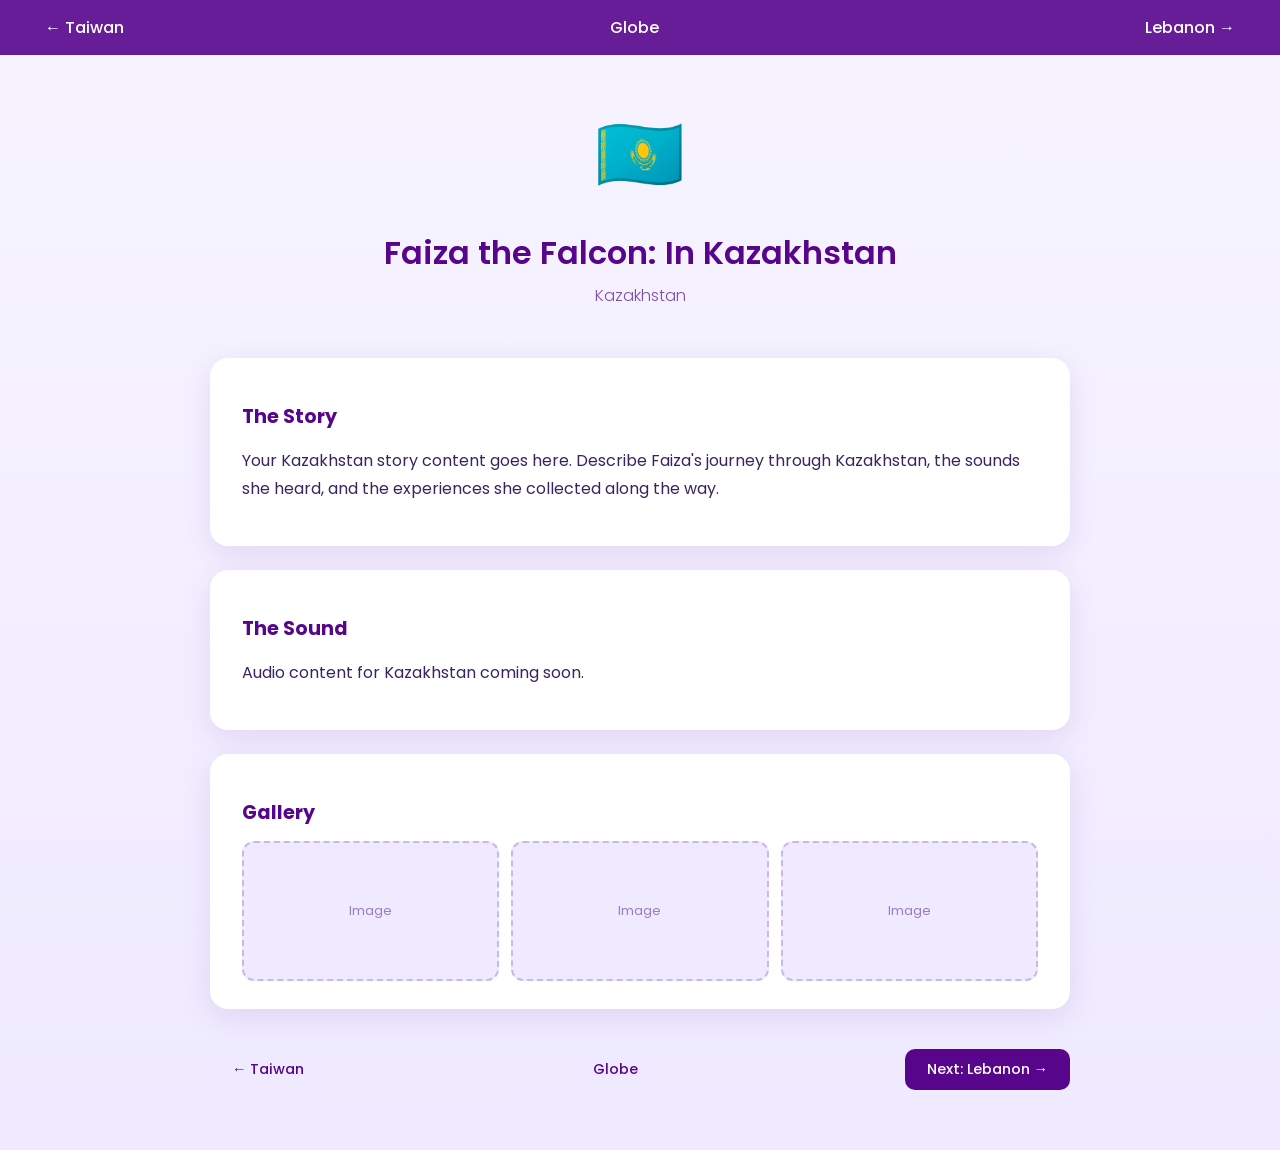
==== kazakhstan.html @ 505a5614 "globe added" ====
<!DOCTYPE html>
<html lang="en">
<head>
  <meta charset="UTF-8">
  <title>Faiza in Kazakhstan</title>
  <link href="https://fonts.googleapis.com/css2?family=Poppins:wght@300;400;600&display=swap" rel="stylesheet">
  <link rel="stylesheet" href="style.css">
  <link rel="stylesheet" href="country.css">
</head>
<body>

<nav>
  <span onclick="window.location.href='taiwan.html'">← Taiwan</span>
  <span onclick="window.location.href='index.html'">Globe</span>
  <span onclick="window.location.href='lebanon.html'">Lebanon →</span>
</nav>

<div class="country-page">
  <div class="country-hero">
    <div class="country-flag">🇰🇿</div>
    <h1>Faiza the Falcon: In Kazakhstan</h1>
    <p class="country-subtitle">Kazakhstan</p>
  </div>

  <div class="country-content">
    <div class="country-card">
      <h2>The Story</h2>
      <p>Your Kazakhstan story content goes here. Describe Faiza's journey through Kazakhstan, the sounds she heard, and the experiences she collected along the way.</p>
    </div>

    <div class="country-card">
      <h2>The Sound</h2>
      <p>Audio content for Kazakhstan coming soon.</p>
    </div>

    <div class="country-card">
      <h2>Gallery</h2>
      <div class="country-grid">
        <div class="country-img-placeholder">Image</div>
        <div class="country-img-placeholder">Image</div>
        <div class="country-img-placeholder">Image</div>
      </div>
    </div>
  </div>

  <div class="country-nav">
    <button onclick="window.location.href='taiwan.html'" class="btn-back">← Taiwan</button>
    <button onclick="window.location.href='index.html'" class="btn-back">Globe</button>
    <button onclick="window.location.href='lebanon.html'" class="btn-next">Next: Lebanon →</button>
  </div>
</div>

</body>
</html>
---- style.css ----
* {
  box-sizing: border-box;
  scroll-behavior: smooth;
}

body {
  margin: 0;
  font-family: 'Poppins', sans-serif;
  background: linear-gradient(180deg, #f7f4ff, #efeaff);
  color: #2d1b4e;
}

nav {
  position: fixed;
  top: 0;
  width: 100%;
  padding: 15px;
  text-align: center;
  background: rgba(87, 6, 140, 0.9);
  backdrop-filter: blur(10px);
  z-index: 1000;
}

nav span {
  margin: 0 15px;
  color: white;
  cursor: pointer;
  font-weight: 500;
  transition: 0.3s;
}

nav span:hover { opacity: 0.7; }

section {
  min-height: 100vh;
  padding: 120px 20px 60px;
  text-align: center;
}

h1 {
  color: #57068c;
  margin-bottom: 30px;
  font-weight: 600;
}

#frame {
  width: 700px;
  height: 440px;
  margin: 0 auto;
  border-radius: 25px;
  background: #020c1b;
  box-shadow: 0 20px 60px rgba(87,6,140,0.35);
  display: flex;
  justify-content: center;
  align-items: center;
  position: relative;
  overflow: hidden;
  transition: 0.4s;
}

#globe-container {
  width: 100%;
  height: 100%;
  border-radius: 25px;
  overflow: hidden;
}

/* Pin markers rendered inside Globe.gl HTML layer */
.globe-pin {
  display: flex;
  flex-direction: column;
  align-items: center;
  cursor: pointer;
  pointer-events: all;
  transition: transform 0.2s;
}

.globe-pin:hover { transform: translate(-50%, -50%) scale(1.15); }

.globe-pin__icon {
  width: 28px;
  height: auto;
  filter: drop-shadow(0 2px 6px rgba(0,0,0,0.7));
  pointer-events: none;
}

.globe-pin__label {
  color: #fff;
  font-family: 'Poppins', sans-serif;
  font-size: 10px;
  font-weight: 600;
  text-shadow: 0 1px 4px #000;
  margin-top: 2px;
  white-space: nowrap;
  pointer-events: none;
}

.country {
  text-align: center;
  animation: fadeIn 0.4s ease;
}

.country img {
  width: 200px;
  margin-top: 10px;
  border-radius: 12px;
}

.back {
  margin-top: 10px;
  padding: 8px 14px;
  background: #d6ccff;
  border: none;
  border-radius: 8px;
  cursor: pointer;
}

.arrow {
  position: absolute;
  top: 50%;
  transform: translateY(-50%);
  font-size: 28px;
  cursor: pointer;
  color: #57068c;
  user-select: none;
  transition: 0.2s;
}

.arrow:hover { transform: translateY(-50%) scale(1.2); }

.left { left: 20px; }
.right { right: 20px; }

.split {
  display: flex;
  max-width: 900px;
  margin: auto;
  gap: 20px;
  align-items: center;
}

.text { width: 50%; text-align: left; padding: 20px; }

.image {
  width: 50%;
  height: 320px;
  background: #ddd;
  border-radius: 15px;
  display: flex;
  align-items: center;
  justify-content: center;
  color: #666;
  font-size: 14px;
}

.grid {
  max-width: 900px;
  margin: auto;
  display: grid;
  grid-template-columns: repeat(3, 1fr);
  gap: 15px;
}

.grid div {
  background: #ddd;
  height: 150px;
  border-radius: 10px;
  display: flex;
  align-items: center;
  justify-content: center;
  font-size: 12px;
  color: #555;
}

/* Team Cards */
.team-cards {
  display: flex;
  justify-content: center;
  gap: 20px;
  flex-wrap: wrap;
  margin-top: 40px;
}

.card {
  background: #fff;
  padding: 20px;
  border-radius: 15px;
  width: 180px;
  box-shadow: 0 10px 25px rgba(87,6,140,0.15);
  text-align: center;
  transition: 0.3s;
}

.card:hover { transform: translateY(-5px); }

.avatar {
  width: 60px;
  height: 60px;
  background: #57068c;
  color: white;
  font-weight: 600;
  font-size: 24px;
  border-radius: 50%;
  display: flex;
  align-items: center;
  justify-content: center;
  margin: 0 auto 10px;
}

@keyframes fadeIn {
  from { opacity: 0; transform: translateY(10px); }
  to { opacity: 1; transform: translateY(0); }
}
---- country.css ----
nav {
  display: flex;
  justify-content: space-between;
  align-items: center;
  padding: 15px 30px;
}

.country-page {
  max-width: 900px;
  margin: 0 auto;
  padding: 100px 20px 60px;
}

.country-hero {
  text-align: center;
  margin-bottom: 50px;
  animation: fadeIn 0.5s ease;
}

.country-flag {
  font-size: 72px;
  margin-bottom: 10px;
}

.country-hero h1 {
  font-size: 2rem;
  margin-bottom: 6px;
}

.country-subtitle {
  font-size: 1rem;
  color: #7a4faa;
  font-weight: 300;
  margin: 0;
}

.country-content {
  display: flex;
  flex-direction: column;
  gap: 24px;
  animation: fadeIn 0.6s ease;
}

.country-card {
  background: #fff;
  border-radius: 18px;
  padding: 28px 32px;
  box-shadow: 0 8px 30px rgba(87, 6, 140, 0.1);
}

.country-card h2 {
  color: #57068c;
  font-size: 1.2rem;
  margin-bottom: 14px;
}

.country-card p {
  line-height: 1.7;
  color: #3a2460;
}

.country-card audio {
  width: 100%;
  margin-top: 8px;
}

.country-grid {
  display: grid;
  grid-template-columns: repeat(3, 1fr);
  gap: 12px;
}

.country-img-placeholder {
  background: #efeaff;
  height: 140px;
  border-radius: 12px;
  display: flex;
  align-items: center;
  justify-content: center;
  font-size: 13px;
  color: #9b7bc4;
  border: 2px dashed #c9b8e8;
}

.country-nav {
  display: flex;
  justify-content: space-between;
  align-items: center;
  margin-top: 40px;
  gap: 12px;
  flex-wrap: wrap;
  animation: fadeIn 0.7s ease;
}

.btn-back,
.btn-next {
  padding: 10px 22px;
  border: none;
  border-radius: 10px;
  font-family: 'Poppins', sans-serif;
  font-size: 0.9rem;
  font-weight: 500;
  cursor: pointer;
  transition: 0.2s;
}

.btn-back {
  background: #efeaff;
  color: #57068c;
}

.btn-back:hover {
  background: #d6ccff;
}

.btn-next {
  background: #57068c;
  color: #fff;
}

.btn-next:hover {
  background: #3d0468;
}
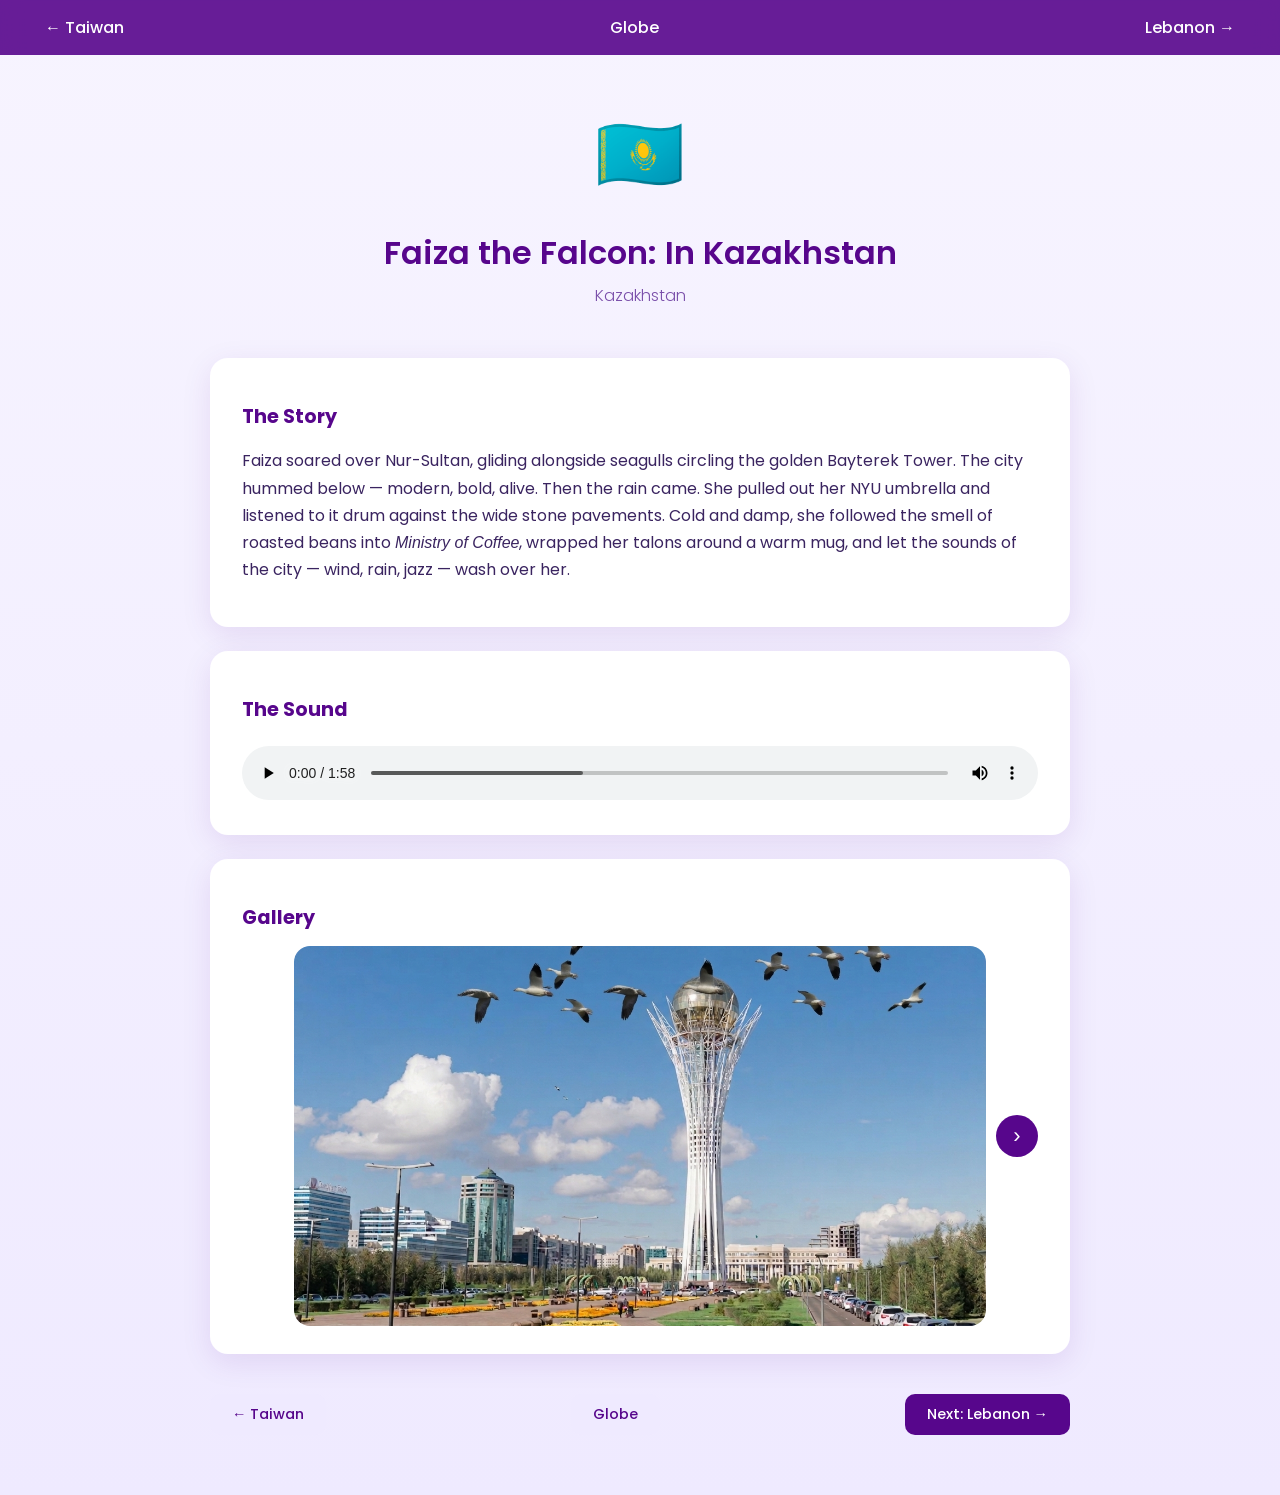
==== commit cb947833: "globes added, countries added, sounds added, still need to add the pics of UAE/lebabnon, bts" ====
--- a/kazakhstan.html
+++ b/kazakhstan.html
@@ -25,20 +25,31 @@
   <div class="country-content">
     <div class="country-card">
       <h2>The Story</h2>
-      <p>Your Kazakhstan story content goes here. Describe Faiza's journey through Kazakhstan, the sounds she heard, and the experiences she collected along the way.</p>
+      <p>
+        Faiza soared over Nur-Sultan, gliding alongside seagulls circling the golden Bayterek Tower. The city hummed below — modern, bold, alive. Then the rain came. She pulled out her NYU umbrella and listened to it drum against the wide stone pavements. Cold and damp, she followed the smell of roasted beans into <em>Ministry of Coffee</em>, wrapped her talons around a warm mug, and let the sounds of the city — wind, rain, jazz — wash over her.
+      </p>
     </div>
 
     <div class="country-card">
       <h2>The Sound</h2>
-      <p>Audio content for Kazakhstan coming soon.</p>
+      <audio controls autoplay>
+        <source src="sounds/kazakhstan-audio.mp3" type="audio/mpeg">
+        Your browser does not support the audio element.
+      </audio>
     </div>
 
     <div class="country-card">
       <h2>Gallery</h2>
-      <div class="country-grid">
-        <div class="country-img-placeholder">Image</div>
-        <div class="country-img-placeholder">Image</div>
-        <div class="country-img-placeholder">Image</div>
+      <div class="gallery-slider">
+        <button class="gallery-btn gallery-prev">&#8249;</button>
+        <div class="gallery-track-wrap">
+          <div class="gallery-track">
+            <img src="pics/kazakhstan/birds_flying.png" alt="Birds flying in Kazakhstan" class="gallery-slide">
+            <img src="pics/kazakhstan/coffee.png" alt="Coffee in Kazakhstan" class="gallery-slide">
+            <img src="pics/kazakhstan/under_the_rain.png" alt="Under the rain in Kazakhstan" class="gallery-slide">
+          </div>
+        </div>
+        <button class="gallery-btn gallery-next">&#8250;</button>
       </div>
     </div>
   </div>
@@ -50,5 +61,6 @@
   </div>
 </div>
 
+<script src="gallery.js"></script>
 </body>
 </html>
--- a/style.css
+++ b/style.css
@@ -29,7 +29,9 @@
   transition: 0.3s;
 }
 
-nav span:hover { opacity: 0.7; }
+nav span:hover {
+  opacity: 0.7;
+}
 
 section {
   min-height: 100vh;
@@ -39,17 +41,16 @@
 
 h1 {
   color: #57068c;
-  margin-bottom: 30px;
+  margin-bottom: 5px;
   font-weight: 600;
 }
 
 #frame {
-  width: 700px;
-  height: 440px;
+  width: 1100px;
+  height: 750px;
   margin: 0 auto;
   border-radius: 25px;
-  background: #020c1b;
-  box-shadow: 0 20px 60px rgba(87,6,140,0.35);
+  background: transparent;
   display: flex;
   justify-content: center;
   align-items: center;
@@ -75,12 +76,14 @@
   transition: transform 0.2s;
 }
 
-.globe-pin:hover { transform: translate(-50%, -50%) scale(1.15); }
+.globe-pin:hover {
+  transform: translate(-50%, -50%) scale(1.15);
+}
 
 .globe-pin__icon {
   width: 28px;
   height: auto;
-  filter: drop-shadow(0 2px 6px rgba(0,0,0,0.7));
+  filter: drop-shadow(0 2px 6px rgba(0, 0, 0, 0.7));
   pointer-events: none;
 }
 
@@ -126,10 +129,17 @@
   transition: 0.2s;
 }
 
-.arrow:hover { transform: translateY(-50%) scale(1.2); }
-
-.left { left: 20px; }
-.right { right: 20px; }
+.arrow:hover {
+  transform: translateY(-50%) scale(1.2);
+}
+
+.left {
+  left: 20px;
+}
+
+.right {
+  right: 20px;
+}
 
 .split {
   display: flex;
@@ -139,7 +149,11 @@
   align-items: center;
 }
 
-.text { width: 50%; text-align: left; padding: 20px; }
+.text {
+  width: 50%;
+  text-align: left;
+  padding: 20px;
+}
 
 .image {
   width: 50%;
@@ -186,12 +200,14 @@
   padding: 20px;
   border-radius: 15px;
   width: 180px;
-  box-shadow: 0 10px 25px rgba(87,6,140,0.15);
+  box-shadow: 0 10px 25px rgba(87, 6, 140, 0.15);
   text-align: center;
   transition: 0.3s;
 }
 
-.card:hover { transform: translateY(-5px); }
+.card:hover {
+  transform: translateY(-5px);
+}
 
 .avatar {
   width: 60px;
@@ -208,6 +224,13 @@
 }
 
 @keyframes fadeIn {
-  from { opacity: 0; transform: translateY(10px); }
-  to { opacity: 1; transform: translateY(0); }
+  from {
+    opacity: 0;
+    transform: translateY(10px);
+  }
+
+  to {
+    opacity: 1;
+    transform: translateY(0);
+  }
 }
--- a/country.css
+++ b/country.css
@@ -64,22 +64,78 @@
   margin-top: 8px;
 }
 
-.country-grid {
-  display: grid;
-  grid-template-columns: repeat(3, 1fr);
-  gap: 12px;
+/* ── Gallery Slider ── */
+.gallery-slider {
+  display: flex;
+  align-items: center;
+  gap: 10px;
+  margin-top: 6px;
 }
 
-.country-img-placeholder {
+.gallery-track-wrap {
+  flex: 1;
+  overflow: hidden;
+  border-radius: 16px;
+}
+
+.gallery-track {
+  display: flex;
+  gap: 14px;
+  transition: transform 0.4s cubic-bezier(0.4, 0, 0.2, 1);
+  will-change: transform;
+}
+
+.gallery-slide {
+  flex-shrink: 0;
+  width: 100%;
+  height: 380px;
+  object-fit: cover;
+  border-radius: 14px;
+  display: block;
+}
+
+.gallery-slide-placeholder {
+  flex-shrink: 0;
+  width: 100%;
+  height: 380px;
   background: #efeaff;
-  height: 140px;
-  border-radius: 12px;
+  border-radius: 14px;
   display: flex;
   align-items: center;
   justify-content: center;
-  font-size: 13px;
+  font-size: 14px;
   color: #9b7bc4;
   border: 2px dashed #c9b8e8;
+}
+
+.gallery-btn {
+  flex-shrink: 0;
+  width: 42px;
+  height: 42px;
+  border-radius: 50%;
+  border: none;
+  background: #57068c;
+  color: #fff;
+  font-size: 22px;
+  line-height: 1;
+  cursor: pointer;
+  display: flex;
+  align-items: center;
+  justify-content: center;
+  transition: background 0.2s, transform 0.15s;
+  user-select: none;
+}
+
+.gallery-btn:hover {
+  background: #3d0468;
+  transform: scale(1.1);
+}
+
+.gallery-btn:disabled {
+  background: #d6ccff;
+  color: #a88cc8;
+  cursor: default;
+  transform: none;
 }
 
 .country-nav {
@@ -120,4 +176,4 @@
 
 .btn-next:hover {
   background: #3d0468;
-}
+}
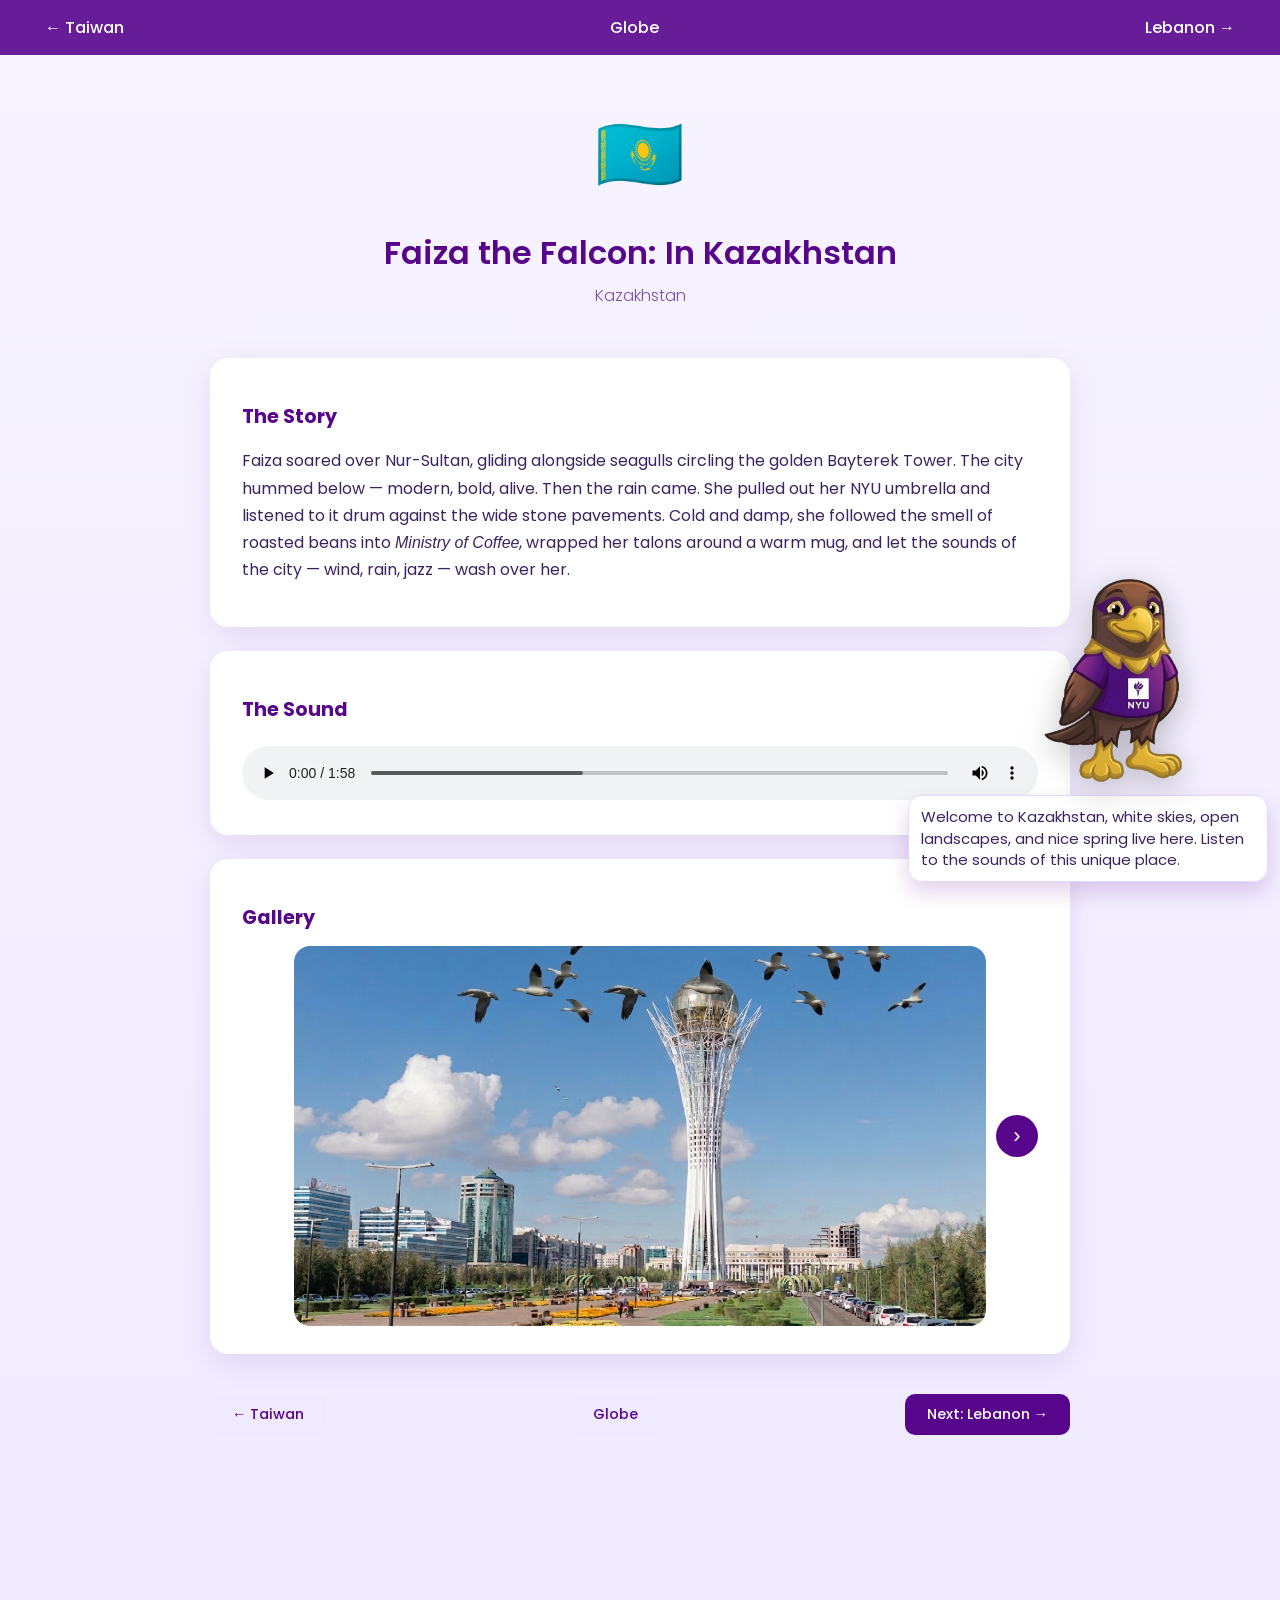
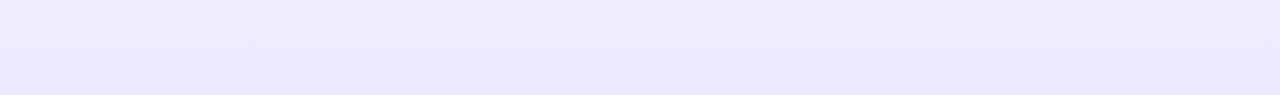
==== commit f92f6bb0: "final fixes" ====
--- a/kazakhstan.html
+++ b/kazakhstan.html
@@ -9,6 +9,7 @@
 </head>
 <body>
 
+<!-- Country page nav uses direct page-to-page links for quick browsing -->
 <nav>
   <span onclick="window.location.href='taiwan.html'">← Taiwan</span>
   <span onclick="window.location.href='index.html'">Globe</span>
@@ -16,6 +17,7 @@
 </nav>
 
 <div class="country-page">
+  <!-- Header block: country identity + subtitle -->
   <div class="country-hero">
     <div class="country-flag">🇰🇿</div>
     <h1>Faiza the Falcon: In Kazakhstan</h1>
@@ -32,6 +34,7 @@
 
     <div class="country-card">
       <h2>The Sound</h2>
+      <!-- Main ambient sound for this location -->
       <audio controls autoplay>
         <source src="sounds/kazakhstan-audio.mp3" type="audio/mpeg">
         Your browser does not support the audio element.
@@ -40,6 +43,7 @@
 
     <div class="country-card">
       <h2>Gallery</h2>
+      <!-- Slider controls are wired by gallery.js -->
       <div class="gallery-slider">
         <button class="gallery-btn gallery-prev">&#8249;</button>
         <div class="gallery-track-wrap">
@@ -61,6 +65,16 @@
   </div>
 </div>
 
+<div id="faiza-guide" data-faiza-audio="faiza/sounds/Kazakhstan.mp3">
+  <div id="faiza-guide-sprite">
+    <img id="faiza-idle" src="faiza/idle.png" alt="Faiza the Falcon idle">
+    <img id="faiza-talking" src="faiza/talking.png" alt="Faiza the Falcon talking" style="display:none;">
+  </div>
+  <div id="faiza-bubble">Welcome to Kazakhstan, white skies, open landscapes, and nice spring live here. Listen to the sounds of this unique place.</div>
+</div>
+
+<!-- Guide voice should initialize before gallery interactions -->
+<script src="faiza-guide.js"></script>
 <script src="gallery.js"></script>
 </body>
 </html>
--- a/style.css
+++ b/style.css
@@ -3,6 +3,7 @@
   scroll-behavior: smooth;
 }
 
+/* Global visual language for the one-page storytelling layout. */
 body {
   margin: 0;
   font-family: 'Poppins', sans-serif;
@@ -66,7 +67,7 @@
   overflow: hidden;
 }
 
-/* Pin markers rendered inside Globe.gl HTML layer */
+/* Pin markers rendered inside Globe.gl HTML layer (icon + short label). */
 .globe-pin {
   display: flex;
   flex-direction: column;
@@ -145,28 +146,29 @@
   display: flex;
   max-width: 900px;
   margin: auto;
-  gap: 20px;
-  align-items: center;
+  gap: 40px;
+  align-items: flex-start;
 }
 
 .text {
-  width: 50%;
+  flex: 1;
   text-align: left;
-  padding: 20px;
+  line-height: 1.6;
 }
 
 .image {
-  width: 50%;
-  height: 320px;
-  background: #ddd;
-  border-radius: 15px;
-  display: flex;
-  align-items: center;
-  justify-content: center;
-  color: #666;
-  font-size: 14px;
-}
-
+  flex: 1;
+  display: flex;
+  justify-content: center;
+  align-items: flex-start;
+}
+
+.image img {
+  width: 120px;
+  height: auto;
+}
+
+/* Reserved gallery grid style (kept for optional future section). */
 .grid {
   max-width: 900px;
   margin: auto;
@@ -186,7 +188,7 @@
   color: #555;
 }
 
-/* Team Cards */
+/* Team card styling keeps profile blocks visually consistent. */
 .team-cards {
   display: flex;
   justify-content: center;
@@ -223,6 +225,61 @@
   margin: 0 auto 10px;
 }
 
+#faiza-guide {
+  position: fixed;
+  right: 18px;
+  bottom: 18px;
+  z-index: 1100;
+  width: 390px;
+  display: flex;
+  flex-direction: column;
+  align-items: flex-end;
+  gap: 1px;
+  pointer-events: none;
+}
+
+#faiza-guide.faiza-country-position {
+  /* Country pages use a tighter layout; keep guide within viewport. */
+  right: 0;
+}
+
+#faiza-guide.faiza-country-position #faiza-bubble {
+  /* Prevent the speech bubble from clipping on narrow screens. */
+  width: min(360px, calc(100vw - 24px));
+  margin-right: 12px;
+}
+
+#faiza-guide.faiza-country-position #faiza-guide-sprite {
+  /* Shift only the sprite, not the bubble, to preserve readability. */
+  transform: translateX(20px);
+}
+
+#faiza-guide-sprite {
+  width: 350px;
+  height: auto;
+  filter: drop-shadow(0 8px 16px rgba(0, 0, 0, 0.25));
+}
+
+#faiza-idle,
+#faiza-talking {
+  width: 100%;
+  height: auto;
+}
+
+#faiza-bubble {
+  background: rgba(255, 255, 255, 0.96);
+  border: 1px solid #e4d8ff;
+  border-radius: 14px;
+  padding: 10px 12px;
+  color: #3a2460;
+  font-size: 15px;
+  line-height: 1.45;
+  text-align: left;
+  box-shadow: 0 10px 22px rgba(87, 6, 140, 0.18);
+  pointer-events: auto;
+  cursor: pointer;
+}
+
 @keyframes fadeIn {
   from {
     opacity: 0;
--- a/country.css
+++ b/country.css
@@ -1,3 +1,4 @@
+/* Country-page layer: extends shared style.css with detail-page components. */
 nav {
   display: flex;
   justify-content: space-between;
@@ -8,7 +9,8 @@
 .country-page {
   max-width: 900px;
   margin: 0 auto;
-  padding: 100px 20px 60px;
+  /* Keep fixed Faiza guide from overlapping bottom nav buttons. */
+  padding: 100px 20px 260px;
 }
 
 .country-hero {
@@ -64,7 +66,7 @@
   margin-top: 8px;
 }
 
-/* ── Gallery Slider ── */
+/* Gallery slider: one visible frame, horizontal track translated in JS. */
 .gallery-slider {
   display: flex;
   align-items: center;
